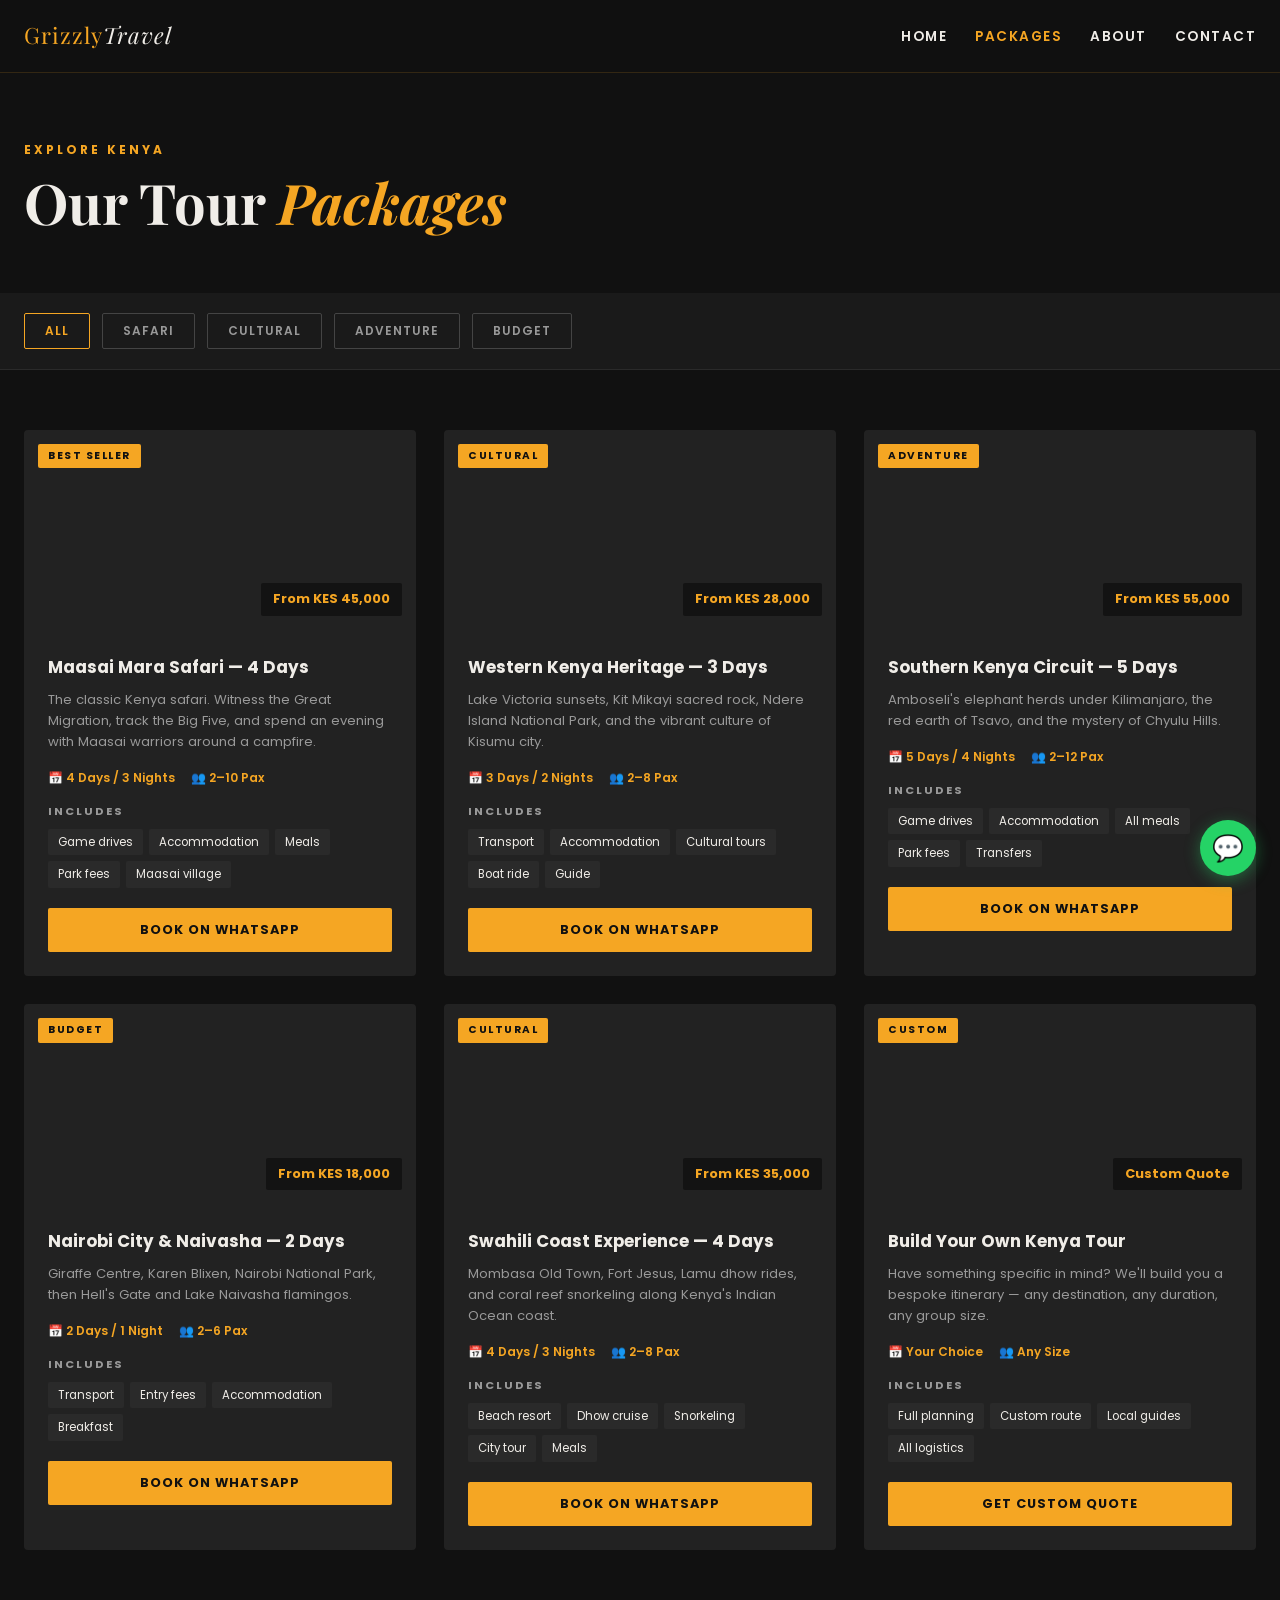
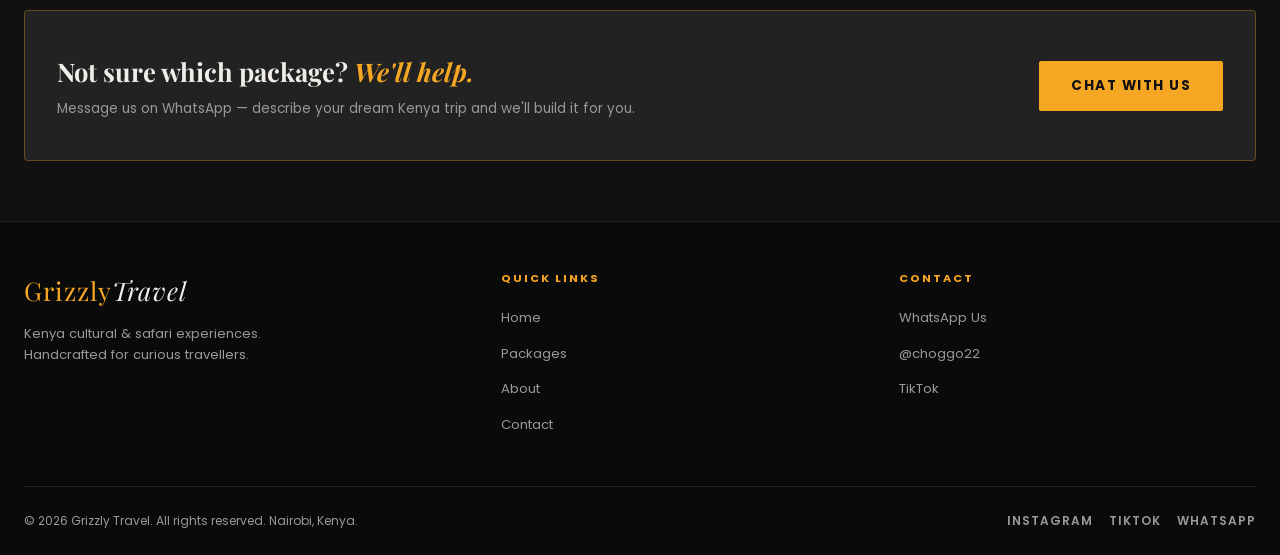
==== packages.html @ 63757289 "Add files via upload" ====
<!DOCTYPE html>
<html lang="en">
<head>
  <meta charset="UTF-8" />
  <meta name="viewport" content="width=device-width, initial-scale=1.0"/>
  <title>Packages | Grizzly Travel</title>
  <link href="https://fonts.googleapis.com/css2?family=Poppins:wght@300;400;600;700;900&family=Playfair+Display:ital,wght@0,700;1,400&display=swap" rel="stylesheet"/>
  <style>
    *, *::before, *::after { box-sizing: border-box; margin: 0; padding: 0; }
    :root {
      --black: #111111; --dark: #1a1a1a; --card: #222222;
      --gold: #f5a623; --gold-dark: #c8841a; --white: #f0ede8; --grey: #999;
    }
    html { scroll-behavior: smooth; }
    body { background: var(--black); color: var(--white); font-family: 'Poppins', sans-serif; line-height: 1.6; }

    nav {
      position: fixed; top: 0; left: 0; right: 0; z-index: 100;
      display: flex; align-items: center; justify-content: space-between;
      padding: 18px 24px;
      background: rgba(17,17,17,0.92);
      backdrop-filter: blur(8px);
      border-bottom: 1px solid rgba(245,166,35,0.15);
    }
    .nav-logo { font-family: 'Playfair Display', serif; font-size: 1.4rem; color: var(--gold); text-decoration: none; letter-spacing: 1px; }
    .nav-logo span { color: var(--white); font-style: italic; }
    .nav-links { display: flex; gap: 28px; list-style: none; }
    .nav-links a { color: var(--white); text-decoration: none; font-size: 0.85rem; font-weight: 600; letter-spacing: 1.5px; text-transform: uppercase; transition: color 0.2s; }
    .nav-links a:hover, .nav-links a.active { color: var(--gold); }

    .page-hero {
      padding: 140px 24px 60px;
      background:
        linear-gradient(to bottom, rgba(17,17,17,0.7) 0%, rgba(17,17,17,0.95) 100%),
        url('https://images.unsplash.com/photo-1504432842672-1a79f78e4084?w=1400&q=80') center/cover no-repeat;
    }
    .page-hero p { font-size: 0.75rem; font-weight: 700; letter-spacing: 3px; text-transform: uppercase; color: var(--gold); margin-bottom: 12px; }
    .page-hero h1 { font-family: 'Playfair Display', serif; font-size: clamp(2rem, 6vw, 3.5rem); line-height: 1.1; }
    .page-hero h1 em { font-style: italic; color: var(--gold); }

    .filter-bar {
      background: var(--dark);
      padding: 20px 24px;
      display: flex; gap: 12px; flex-wrap: wrap;
      border-bottom: 1px solid #2a2a2a;
    }
    .filter-btn {
      padding: 8px 20px;
      background: transparent;
      border: 1px solid #444;
      color: var(--grey);
      font-family: 'Poppins', sans-serif;
      font-size: 0.75rem;
      font-weight: 600;
      letter-spacing: 1px;
      text-transform: uppercase;
      cursor: pointer;
      border-radius: 2px;
      transition: all 0.2s;
    }
    .filter-btn:hover, .filter-btn.active { border-color: var(--gold); color: var(--gold); }

    .packages-main { padding: 60px 24px; }

    .packages-grid {
      display: grid;
      grid-template-columns: repeat(auto-fill, minmax(300px, 1fr));
      gap: 28px;
    }

    .pkg-card {
      background: var(--card);
      border-radius: 4px;
      overflow: hidden;
      transition: transform 0.2s, box-shadow 0.2s;
    }
    .pkg-card:hover { transform: translateY(-6px); box-shadow: 0 12px 40px rgba(0,0,0,0.5); }

    .pkg-img {
      height: 200px;
      background-size: cover;
      background-position: center;
      position: relative;
    }
    .pkg-badge {
      position: absolute; top: 14px; left: 14px;
      background: var(--gold); color: var(--black);
      font-size: 0.65rem; font-weight: 700; letter-spacing: 1.5px;
      text-transform: uppercase; padding: 4px 10px; border-radius: 2px;
    }
    .pkg-price {
      position: absolute; bottom: 14px; right: 14px;
      background: rgba(17,17,17,0.85);
      color: var(--gold);
      font-size: 0.8rem; font-weight: 700;
      padding: 6px 12px; border-radius: 2px;
    }

    .pkg-body { padding: 24px; }
    .pkg-body h3 { font-size: 1.05rem; font-weight: 700; margin-bottom: 8px; }
    .pkg-body p { font-size: 0.82rem; color: var(--grey); margin-bottom: 16px; line-height: 1.6; }

    .pkg-meta { display: flex; gap: 16px; font-size: 0.75rem; color: var(--gold); font-weight: 600; margin-bottom: 16px; flex-wrap: wrap; }

    .pkg-includes { margin-bottom: 20px; }
    .pkg-includes h4 { font-size: 0.7rem; letter-spacing: 2px; text-transform: uppercase; color: var(--grey); margin-bottom: 8px; }
    .pkg-includes ul { list-style: none; display: flex; flex-wrap: wrap; gap: 6px; }
    .pkg-includes li { font-size: 0.72rem; background: #2a2a2a; padding: 4px 10px; border-radius: 2px; color: var(--white); }

    .pkg-cta {
      display: block; text-align: center;
      padding: 12px;
      background: var(--gold); color: var(--black);
      font-weight: 700; font-size: 0.8rem; letter-spacing: 1px;
      text-transform: uppercase; text-decoration: none; border-radius: 2px;
      transition: background 0.2s;
    }
    .pkg-cta:hover { background: var(--gold-dark); }

    /* CTA BANNER */
    .cta-banner {
      margin: 0 24px 60px;
      background: var(--card);
      border: 1px solid rgba(245,166,35,0.3);
      border-radius: 4px;
      padding: 40px 32px;
      display: flex; align-items: center; justify-content: space-between;
      flex-wrap: wrap; gap: 24px;
    }
    .cta-banner h2 { font-family: 'Playfair Display', serif; font-size: 1.6rem; }
    .cta-banner h2 em { font-style: italic; color: var(--gold); }
    .cta-banner p { font-size: 0.85rem; color: var(--grey); margin-top: 6px; }
    .btn {
      display: inline-block; padding: 14px 32px;
      background: var(--gold); color: var(--black);
      font-weight: 700; font-size: 0.85rem; letter-spacing: 1.5px;
      text-transform: uppercase; text-decoration: none; border-radius: 2px;
      transition: background 0.2s, transform 0.2s;
    }
    .btn:hover { background: var(--gold-dark); transform: translateY(-2px); }

    footer {
      background: #0a0a0a; padding: 48px 24px 24px;
      border-top: 1px solid #222;
    }
    .footer-top { display: flex; flex-wrap: wrap; gap: 40px; margin-bottom: 40px; }
    .footer-brand { flex: 1 1 220px; }
    .footer-brand .nav-logo { display: block; margin-bottom: 12px; font-size: 1.6rem; }
    .footer-brand p { font-size: 0.82rem; color: var(--grey); max-width: 260px; }
    .footer-col { flex: 1 1 140px; }
    .footer-col h4 { font-size: 0.7rem; font-weight: 700; letter-spacing: 2px; text-transform: uppercase; color: var(--gold); margin-bottom: 16px; }
    .footer-col ul { list-style: none; }
    .footer-col li { margin-bottom: 10px; }
    .footer-col a { color: var(--grey); text-decoration: none; font-size: 0.82rem; transition: color 0.2s; }
    .footer-col a:hover { color: var(--gold); }
    .footer-bottom { border-top: 1px solid #222; padding-top: 24px; display: flex; flex-wrap: wrap; gap: 12px; justify-content: space-between; align-items: center; }
    .footer-bottom p { font-size: 0.75rem; color: var(--grey); }
    .social-links { display: flex; gap: 16px; }
    .social-links a { color: var(--grey); font-size: 0.75rem; text-decoration: none; letter-spacing: 1px; text-transform: uppercase; font-weight: 600; transition: color 0.2s; }
    .social-links a:hover { color: var(--gold); }

    .wa-float {
      position: fixed; bottom: 24px; right: 24px; z-index: 200;
      background: #25d366; color: white; width: 56px; height: 56px;
      border-radius: 50%; display: flex; align-items: center; justify-content: center;
      font-size: 1.6rem; text-decoration: none;
      box-shadow: 0 4px 16px rgba(37,211,102,0.4); transition: transform 0.2s;
    }
    .wa-float:hover { transform: scale(1.1); }

    @media (max-width: 600px) {
      .nav-links { gap: 16px; }
      .nav-links a { font-size: 0.75rem; }
    }
  </style>
</head>
<body>

  <nav>
    <a class="nav-logo" href="index.html">Grizzly<span>Travel</span></a>
    <ul class="nav-links">
      <li><a href="index.html">Home</a></li>
      <li><a href="packages.html" class="active">Packages</a></li>
      <li><a href="about.html">About</a></li>
      <li><a href="contact.html">Contact</a></li>
    </ul>
  </nav>

  <div class="page-hero">
    <p>Explore Kenya</p>
    <h1>Our Tour <em>Packages</em></h1>
  </div>

  <div class="filter-bar">
    <button class="filter-btn active">All</button>
    <button class="filter-btn">Safari</button>
    <button class="filter-btn">Cultural</button>
    <button class="filter-btn">Adventure</button>
    <button class="filter-btn">Budget</button>
  </div>

  <section class="packages-main">
    <div class="packages-grid">

      <!-- PKG 1 -->
      <div class="pkg-card">
        <div class="pkg-img" style="background-image:url('https://images.unsplash.com/photo-1516426122078-c23e76319801?w=600&q=80')">
          <span class="pkg-badge">Best Seller</span>
          <span class="pkg-price">From KES 45,000</span>
        </div>
        <div class="pkg-body">
          <h3>Maasai Mara Safari — 4 Days</h3>
          <p>The classic Kenya safari. Witness the Great Migration, track the Big Five, and spend an evening with Maasai warriors around a campfire.</p>
          <div class="pkg-meta"><span>📅 4 Days / 3 Nights</span><span>👥 2–10 Pax</span></div>
          <div class="pkg-includes">
            <h4>Includes</h4>
            <ul>
              <li>Game drives</li><li>Accommodation</li><li>Meals</li><li>Park fees</li><li>Maasai village</li>
            </ul>
          </div>
          <a href="https://wa.me/254746404366?text=Hi%20Grizzly%20Travel!%20I'm%20interested%20in%20the%20Maasai%20Mara%20Safari%204-day%20package." class="pkg-cta" target="_blank">Book on WhatsApp</a>
        </div>
      </div>

      <!-- PKG 2 -->
      <div class="pkg-card">
        <div class="pkg-img" style="background-image:url('https://images.unsplash.com/photo-1535941339077-2dd1c7963098?w=600&q=80')">
          <span class="pkg-badge">Cultural</span>
          <span class="pkg-price">From KES 28,000</span>
        </div>
        <div class="pkg-body">
          <h3>Western Kenya Heritage — 3 Days</h3>
          <p>Lake Victoria sunsets, Kit Mikayi sacred rock, Ndere Island National Park, and the vibrant culture of Kisumu city.</p>
          <div class="pkg-meta"><span>📅 3 Days / 2 Nights</span><span>👥 2–8 Pax</span></div>
          <div class="pkg-includes">
            <h4>Includes</h4>
            <ul>
              <li>Transport</li><li>Accommodation</li><li>Cultural tours</li><li>Boat ride</li><li>Guide</li>
            </ul>
          </div>
          <a href="https://wa.me/254746404366?text=Hi%20Grizzly%20Travel!%20I'm%20interested%20in%20the%20Western%20Kenya%20Heritage%203-day%20package." class="pkg-cta" target="_blank">Book on WhatsApp</a>
        </div>
      </div>

      <!-- PKG 3 -->
      <div class="pkg-card">
        <div class="pkg-img" style="background-image:url('https://images.unsplash.com/photo-1611348586804-61bf6c080437?w=600&q=80')">
          <span class="pkg-badge">Adventure</span>
          <span class="pkg-price">From KES 55,000</span>
        </div>
        <div class="pkg-body">
          <h3>Southern Kenya Circuit — 5 Days</h3>
          <p>Amboseli's elephant herds under Kilimanjaro, the red earth of Tsavo, and the mystery of Chyulu Hills.</p>
          <div class="pkg-meta"><span>📅 5 Days / 4 Nights</span><span>👥 2–12 Pax</span></div>
          <div class="pkg-includes">
            <h4>Includes</h4>
            <ul>
              <li>Game drives</li><li>Accommodation</li><li>All meals</li><li>Park fees</li><li>Transfers</li>
            </ul>
          </div>
          <a href="https://wa.me/254746404366?text=Hi%20Grizzly%20Travel!%20I'm%20interested%20in%20the%20Southern%20Kenya%20Circuit%205-day%20package." class="pkg-cta" target="_blank">Book on WhatsApp</a>
        </div>
      </div>

      <!-- PKG 4 -->
      <div class="pkg-card">
        <div class="pkg-img" style="background-image:url('https://images.unsplash.com/photo-1489392191049-fc10c97e64b6?w=600&q=80')">
          <span class="pkg-badge">Budget</span>
          <span class="pkg-price">From KES 18,000</span>
        </div>
        <div class="pkg-body">
          <h3>Nairobi City & Naivasha — 2 Days</h3>
          <p>Giraffe Centre, Karen Blixen, Nairobi National Park, then Hell's Gate and Lake Naivasha flamingos.</p>
          <div class="pkg-meta"><span>📅 2 Days / 1 Night</span><span>👥 2–6 Pax</span></div>
          <div class="pkg-includes">
            <h4>Includes</h4>
            <ul>
              <li>Transport</li><li>Entry fees</li><li>Accommodation</li><li>Breakfast</li>
            </ul>
          </div>
          <a href="https://wa.me/254746404366?text=Hi%20Grizzly%20Travel!%20I'm%20interested%20in%20the%20Nairobi%20%26%20Naivasha%202-day%20package." class="pkg-cta" target="_blank">Book on WhatsApp</a>
        </div>
      </div>

      <!-- PKG 5 -->
      <div class="pkg-card">
        <div class="pkg-img" style="background-image:url('https://images.unsplash.com/photo-1548574505-5e239809ee19?w=600&q=80')">
          <span class="pkg-badge">Cultural</span>
          <span class="pkg-price">From KES 35,000</span>
        </div>
        <div class="pkg-body">
          <h3>Swahili Coast Experience — 4 Days</h3>
          <p>Mombasa Old Town, Fort Jesus, Lamu dhow rides, and coral reef snorkeling along Kenya's Indian Ocean coast.</p>
          <div class="pkg-meta"><span>📅 4 Days / 3 Nights</span><span>👥 2–8 Pax</span></div>
          <div class="pkg-includes">
            <h4>Includes</h4>
            <ul>
              <li>Beach resort</li><li>Dhow cruise</li><li>Snorkeling</li><li>City tour</li><li>Meals</li>
            </ul>
          </div>
          <a href="https://wa.me/254746404366?text=Hi%20Grizzly%20Travel!%20I'm%20interested%20in%20the%20Swahili%20Coast%20Experience%20package." class="pkg-cta" target="_blank">Book on WhatsApp</a>
        </div>
      </div>

      <!-- PKG 6 -->
      <div class="pkg-card">
        <div class="pkg-img" style="background-image:url('https://images.unsplash.com/photo-1573843981267-be1999ff37cd?w=600&q=80')">
          <span class="pkg-badge">Custom</span>
          <span class="pkg-price">Custom Quote</span>
        </div>
        <div class="pkg-body">
          <h3>Build Your Own Kenya Tour</h3>
          <p>Have something specific in mind? We'll build you a bespoke itinerary — any destination, any duration, any group size.</p>
          <div class="pkg-meta"><span>📅 Your Choice</span><span>👥 Any Size</span></div>
          <div class="pkg-includes">
            <h4>Includes</h4>
            <ul>
              <li>Full planning</li><li>Custom route</li><li>Local guides</li><li>All logistics</li>
            </ul>
          </div>
          <a href="https://wa.me/254746404366?text=Hi%20Grizzly%20Travel!%20I'd%20like%20a%20custom%20Kenya%20tour%20package." class="pkg-cta" target="_blank">Get Custom Quote</a>
        </div>
      </div>

    </div>
  </section>

  <!-- CTA BANNER -->
  <div class="cta-banner">
    <div>
      <h2>Not sure which package? <em>We'll help.</em></h2>
      <p>Message us on WhatsApp — describe your dream Kenya trip and we'll build it for you.</p>
    </div>
    <a href="https://wa.me/254746404366?text=Hi%20Grizzly%20Travel!%20I%20need%20help%20choosing%20a%20package." class="btn" target="_blank">Chat with Us</a>
  </div>

  <footer>
    <div class="footer-top">
      <div class="footer-brand">
        <a class="nav-logo" href="index.html">Grizzly<span>Travel</span></a>
        <p>Kenya cultural & safari experiences. Handcrafted for curious travellers.</p>
      </div>
      <div class="footer-col">
        <h4>Quick Links</h4>
        <ul>
          <li><a href="index.html">Home</a></li>
          <li><a href="packages.html">Packages</a></li>
          <li><a href="about.html">About</a></li>
          <li><a href="contact.html">Contact</a></li>
        </ul>
      </div>
      <div class="footer-col">
        <h4>Contact</h4>
        <ul>
          <li><a href="https://wa.me/254746404366" target="_blank">WhatsApp Us</a></li>
          <li><a href="https://instagram.com/choggo22" target="_blank">@choggo22</a></li>
          <li><a href="https://tiktok.com/@choggo22" target="_blank">TikTok</a></li>
        </ul>
      </div>
    </div>
    <div class="footer-bottom">
      <p>© 2026 Grizzly Travel. All rights reserved. Nairobi, Kenya.</p>
      <div class="social-links">
        <a href="https://instagram.com/choggo22" target="_blank">Instagram</a>
        <a href="https://tiktok.com/@choggo22" target="_blank">TikTok</a>
        <a href="https://wa.me/254746404366" target="_blank">WhatsApp</a>
      </div>
    </div>
  </footer>

  <a class="wa-float" href="https://wa.me/254746404366?text=Hi%20Grizzly%20Travel!%20I'd%20like%20to%20book%20a%20tour." target="_blank">💬</a>

</body>
</html>
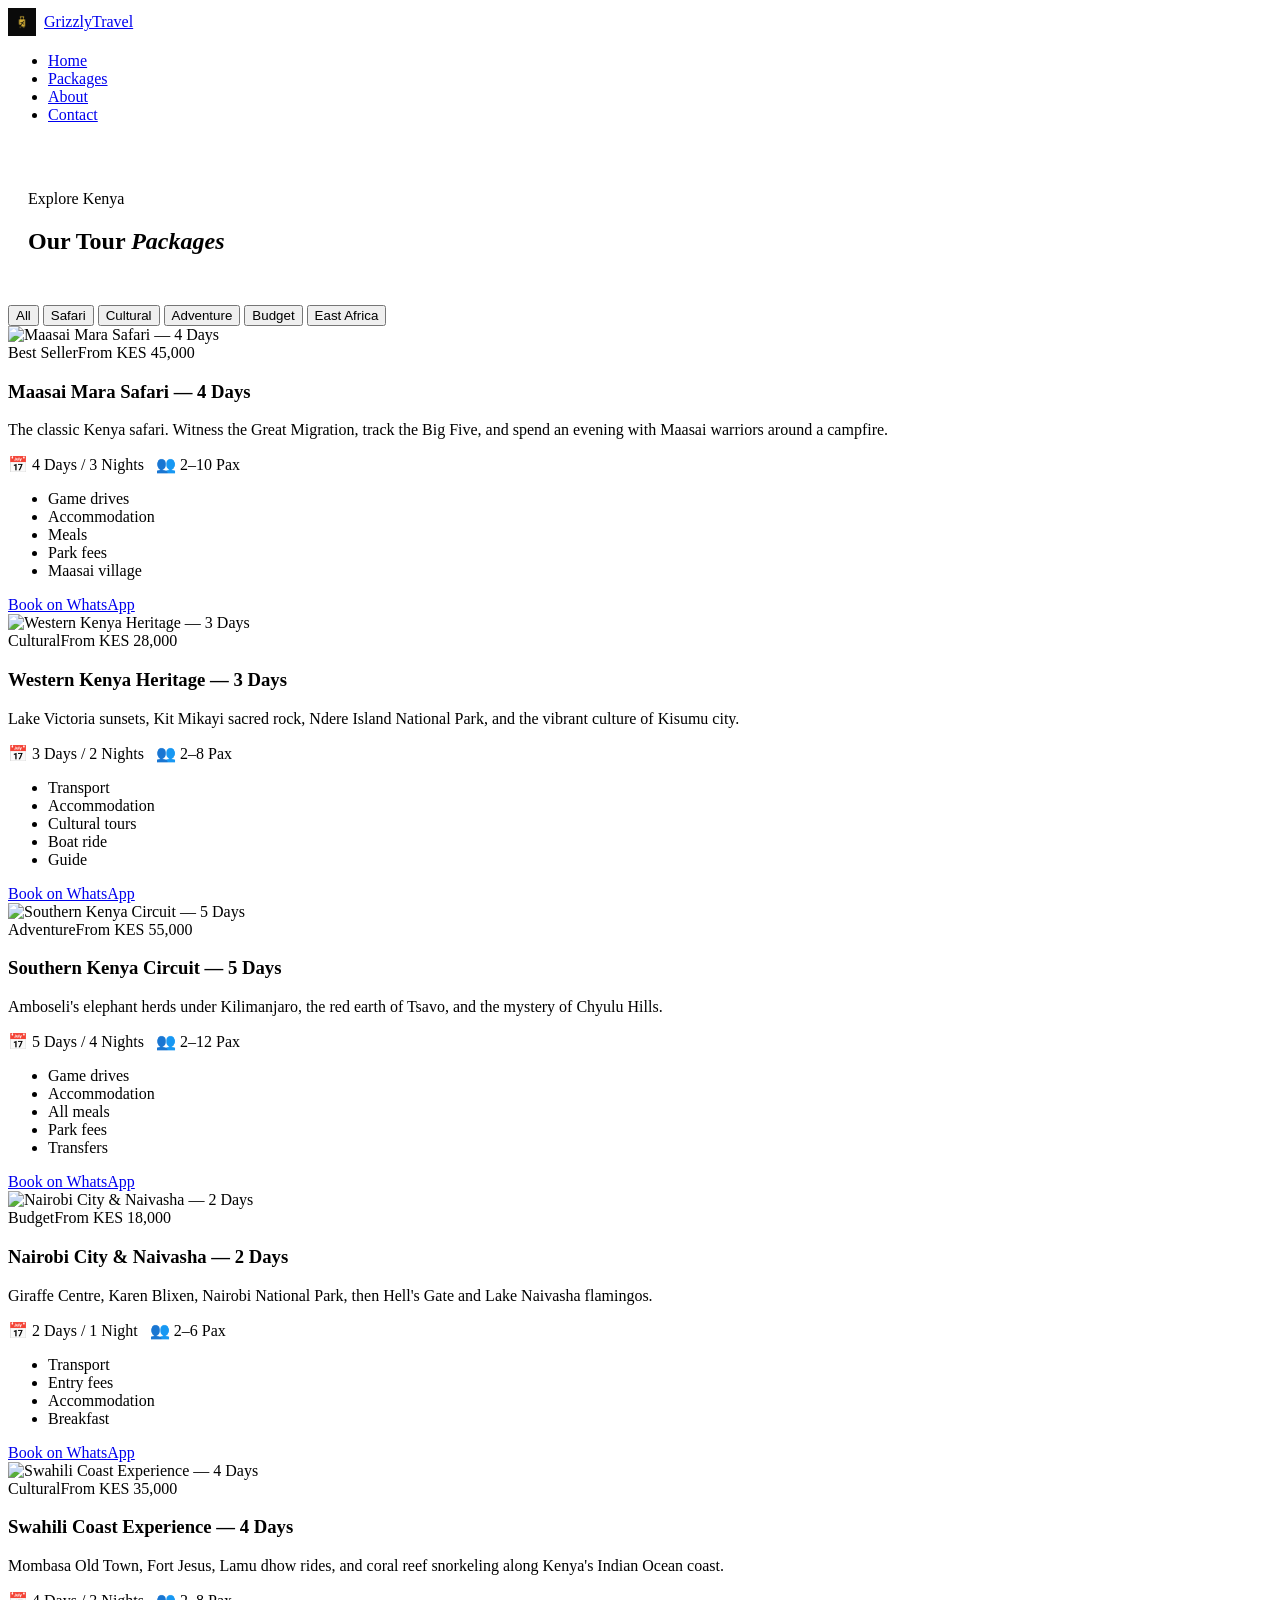
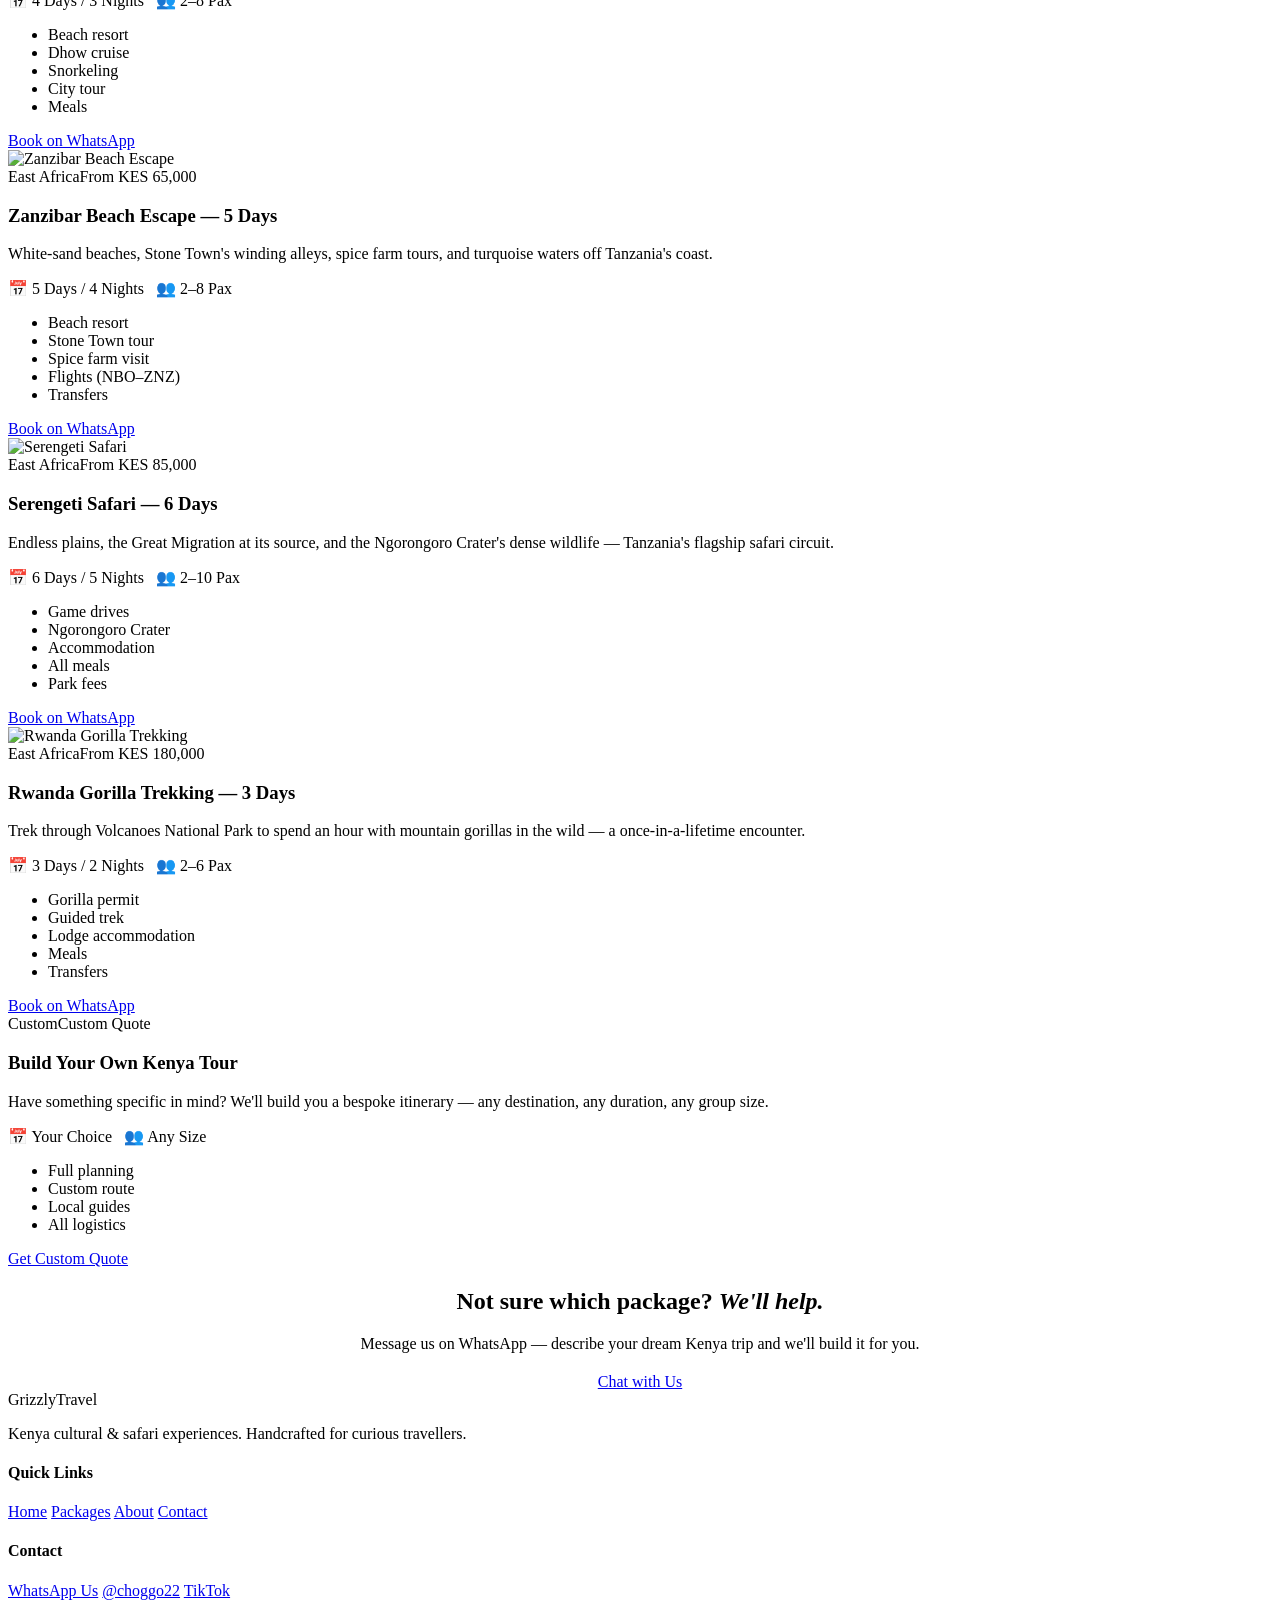
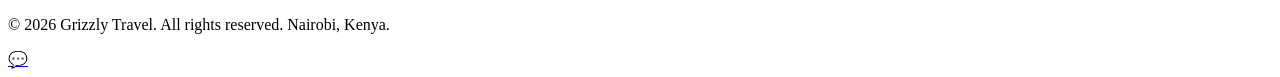
==== commit c24f4fa1: "Add files via upload" ====
--- a/packages.html
+++ b/packages.html
@@ -1,183 +1,18 @@
 <!DOCTYPE html>
 <html lang="en">
 <head>
-  <meta charset="UTF-8" />
-  <meta name="viewport" content="width=device-width, initial-scale=1.0"/>
-  <title>Packages | Grizzly Travel</title>
-  <link href="https://fonts.googleapis.com/css2?family=Poppins:wght@300;400;600;700;900&family=Playfair+Display:ital,wght@0,700;1,400&display=swap" rel="stylesheet"/>
-  <style>
-    *, *::before, *::after { box-sizing: border-box; margin: 0; padding: 0; }
-    :root {
-      --black: #111111; --dark: #1a1a1a; --card: #222222;
-      --gold: #f5a623; --gold-dark: #c8841a; --white: #f0ede8; --grey: #999;
-    }
-    html { scroll-behavior: smooth; }
-    body { background: var(--black); color: var(--white); font-family: 'Poppins', sans-serif; line-height: 1.6; }
-
-    nav {
-      position: fixed; top: 0; left: 0; right: 0; z-index: 100;
-      display: flex; align-items: center; justify-content: space-between;
-      padding: 18px 24px;
-      background: rgba(17,17,17,0.92);
-      backdrop-filter: blur(8px);
-      border-bottom: 1px solid rgba(245,166,35,0.15);
-    }
-    .nav-logo { font-family: 'Playfair Display', serif; font-size: 1.4rem; color: var(--gold); text-decoration: none; letter-spacing: 1px; }
-    .nav-logo span { color: var(--white); font-style: italic; }
-    .nav-links { display: flex; gap: 28px; list-style: none; }
-    .nav-links a { color: var(--white); text-decoration: none; font-size: 0.85rem; font-weight: 600; letter-spacing: 1.5px; text-transform: uppercase; transition: color 0.2s; }
-    .nav-links a:hover, .nav-links a.active { color: var(--gold); }
-
-    .page-hero {
-      padding: 140px 24px 60px;
-      background:
-        linear-gradient(to bottom, rgba(17,17,17,0.7) 0%, rgba(17,17,17,0.95) 100%),
-        url('https://images.unsplash.com/photo-1504432842672-1a79f78e4084?w=1400&q=80') center/cover no-repeat;
-    }
-    .page-hero p { font-size: 0.75rem; font-weight: 700; letter-spacing: 3px; text-transform: uppercase; color: var(--gold); margin-bottom: 12px; }
-    .page-hero h1 { font-family: 'Playfair Display', serif; font-size: clamp(2rem, 6vw, 3.5rem); line-height: 1.1; }
-    .page-hero h1 em { font-style: italic; color: var(--gold); }
-
-    .filter-bar {
-      background: var(--dark);
-      padding: 20px 24px;
-      display: flex; gap: 12px; flex-wrap: wrap;
-      border-bottom: 1px solid #2a2a2a;
-    }
-    .filter-btn {
-      padding: 8px 20px;
-      background: transparent;
-      border: 1px solid #444;
-      color: var(--grey);
-      font-family: 'Poppins', sans-serif;
-      font-size: 0.75rem;
-      font-weight: 600;
-      letter-spacing: 1px;
-      text-transform: uppercase;
-      cursor: pointer;
-      border-radius: 2px;
-      transition: all 0.2s;
-    }
-    .filter-btn:hover, .filter-btn.active { border-color: var(--gold); color: var(--gold); }
-
-    .packages-main { padding: 60px 24px; }
-
-    .packages-grid {
-      display: grid;
-      grid-template-columns: repeat(auto-fill, minmax(300px, 1fr));
-      gap: 28px;
-    }
-
-    .pkg-card {
-      background: var(--card);
-      border-radius: 4px;
-      overflow: hidden;
-      transition: transform 0.2s, box-shadow 0.2s;
-    }
-    .pkg-card:hover { transform: translateY(-6px); box-shadow: 0 12px 40px rgba(0,0,0,0.5); }
-
-    .pkg-img {
-      height: 200px;
-      background-size: cover;
-      background-position: center;
-      position: relative;
-    }
-    .pkg-badge {
-      position: absolute; top: 14px; left: 14px;
-      background: var(--gold); color: var(--black);
-      font-size: 0.65rem; font-weight: 700; letter-spacing: 1.5px;
-      text-transform: uppercase; padding: 4px 10px; border-radius: 2px;
-    }
-    .pkg-price {
-      position: absolute; bottom: 14px; right: 14px;
-      background: rgba(17,17,17,0.85);
-      color: var(--gold);
-      font-size: 0.8rem; font-weight: 700;
-      padding: 6px 12px; border-radius: 2px;
-    }
-
-    .pkg-body { padding: 24px; }
-    .pkg-body h3 { font-size: 1.05rem; font-weight: 700; margin-bottom: 8px; }
-    .pkg-body p { font-size: 0.82rem; color: var(--grey); margin-bottom: 16px; line-height: 1.6; }
-
-    .pkg-meta { display: flex; gap: 16px; font-size: 0.75rem; color: var(--gold); font-weight: 600; margin-bottom: 16px; flex-wrap: wrap; }
-
-    .pkg-includes { margin-bottom: 20px; }
-    .pkg-includes h4 { font-size: 0.7rem; letter-spacing: 2px; text-transform: uppercase; color: var(--grey); margin-bottom: 8px; }
-    .pkg-includes ul { list-style: none; display: flex; flex-wrap: wrap; gap: 6px; }
-    .pkg-includes li { font-size: 0.72rem; background: #2a2a2a; padding: 4px 10px; border-radius: 2px; color: var(--white); }
-
-    .pkg-cta {
-      display: block; text-align: center;
-      padding: 12px;
-      background: var(--gold); color: var(--black);
-      font-weight: 700; font-size: 0.8rem; letter-spacing: 1px;
-      text-transform: uppercase; text-decoration: none; border-radius: 2px;
-      transition: background 0.2s;
-    }
-    .pkg-cta:hover { background: var(--gold-dark); }
-
-    /* CTA BANNER */
-    .cta-banner {
-      margin: 0 24px 60px;
-      background: var(--card);
-      border: 1px solid rgba(245,166,35,0.3);
-      border-radius: 4px;
-      padding: 40px 32px;
-      display: flex; align-items: center; justify-content: space-between;
-      flex-wrap: wrap; gap: 24px;
-    }
-    .cta-banner h2 { font-family: 'Playfair Display', serif; font-size: 1.6rem; }
-    .cta-banner h2 em { font-style: italic; color: var(--gold); }
-    .cta-banner p { font-size: 0.85rem; color: var(--grey); margin-top: 6px; }
-    .btn {
-      display: inline-block; padding: 14px 32px;
-      background: var(--gold); color: var(--black);
-      font-weight: 700; font-size: 0.85rem; letter-spacing: 1.5px;
-      text-transform: uppercase; text-decoration: none; border-radius: 2px;
-      transition: background 0.2s, transform 0.2s;
-    }
-    .btn:hover { background: var(--gold-dark); transform: translateY(-2px); }
-
-    footer {
-      background: #0a0a0a; padding: 48px 24px 24px;
-      border-top: 1px solid #222;
-    }
-    .footer-top { display: flex; flex-wrap: wrap; gap: 40px; margin-bottom: 40px; }
-    .footer-brand { flex: 1 1 220px; }
-    .footer-brand .nav-logo { display: block; margin-bottom: 12px; font-size: 1.6rem; }
-    .footer-brand p { font-size: 0.82rem; color: var(--grey); max-width: 260px; }
-    .footer-col { flex: 1 1 140px; }
-    .footer-col h4 { font-size: 0.7rem; font-weight: 700; letter-spacing: 2px; text-transform: uppercase; color: var(--gold); margin-bottom: 16px; }
-    .footer-col ul { list-style: none; }
-    .footer-col li { margin-bottom: 10px; }
-    .footer-col a { color: var(--grey); text-decoration: none; font-size: 0.82rem; transition: color 0.2s; }
-    .footer-col a:hover { color: var(--gold); }
-    .footer-bottom { border-top: 1px solid #222; padding-top: 24px; display: flex; flex-wrap: wrap; gap: 12px; justify-content: space-between; align-items: center; }
-    .footer-bottom p { font-size: 0.75rem; color: var(--grey); }
-    .social-links { display: flex; gap: 16px; }
-    .social-links a { color: var(--grey); font-size: 0.75rem; text-decoration: none; letter-spacing: 1px; text-transform: uppercase; font-weight: 600; transition: color 0.2s; }
-    .social-links a:hover { color: var(--gold); }
-
-    .wa-float {
-      position: fixed; bottom: 24px; right: 24px; z-index: 200;
-      background: #25d366; color: white; width: 56px; height: 56px;
-      border-radius: 50%; display: flex; align-items: center; justify-content: center;
-      font-size: 1.6rem; text-decoration: none;
-      box-shadow: 0 4px 16px rgba(37,211,102,0.4); transition: transform 0.2s;
-    }
-    .wa-float:hover { transform: scale(1.1); }
-
-    @media (max-width: 600px) {
-      .nav-links { gap: 16px; }
-      .nav-links a { font-size: 0.75rem; }
-    }
-  </style>
+<meta charset="UTF-8">
+<meta name="viewport" content="width=device-width, initial-scale=1.0">
+<title>Packages | Grizzly Travel</title>
+<link rel="stylesheet" href="styles.css">
+<link rel="manifest" href="manifest.json">
+<link rel="icon" href="icon.png">
 </head>
 <body>
 
+<header class="site-header">
   <nav>
-    <a class="nav-logo" href="index.html">Grizzly<span>Travel</span></a>
+    <a href="index.html" class="logo" style="display:flex;align-items:center;gap:8px;"><img src="icon.png" alt="Grizzly Travel" style="width:28px;height:28px;">GrizzlyTravel</a>
     <ul class="nav-links">
       <li><a href="index.html">Home</a></li>
       <li><a href="packages.html" class="active">Packages</a></li>
@@ -185,190 +20,195 @@
       <li><a href="contact.html">Contact</a></li>
     </ul>
   </nav>
-
-  <div class="page-hero">
-    <p>Explore Kenya</p>
-    <h1>Our Tour <em>Packages</em></h1>
+</header>
+
+<section class="hero" style="padding:50px 20px 30px;">
+  <div class="eyebrow">Explore Kenya</div>
+  <h1>Our Tour <em>Packages</em></h1>
+</section>
+
+<section style="padding-top:0;">
+  <div class="filters">
+    <button class="active" onclick="filterPkg('all',this)">All</button>
+    <button onclick="filterPkg('safari',this)">Safari</button>
+    <button onclick="filterPkg('cultural',this)">Cultural</button>
+    <button onclick="filterPkg('adventure',this)">Adventure</button>
+    <button onclick="filterPkg('budget',this)">Budget</button>
+    <button onclick="filterPkg('east-africa',this)">East Africa</button>
   </div>
 
-  <div class="filter-bar">
-    <button class="filter-btn active">All</button>
-    <button class="filter-btn">Safari</button>
-    <button class="filter-btn">Cultural</button>
-    <button class="filter-btn">Adventure</button>
-    <button class="filter-btn">Budget</button>
+  <div class="grid" id="pkg-grid">
+
+    <div class="pkg-card" data-cat="safari">
+      <img src="images/maasai-mara.jpg" alt="Maasai Mara Safari — 4 Days" style="width:100%;height:160px;object-fit:cover;">
+      <div class="pkg-body">
+        <div class="pkg-tags"><span>Best Seller</span><span>From KES 45,000</span></div>
+        <h3>Maasai Mara Safari — 4 Days</h3>
+        <p class="desc">The classic Kenya safari. Witness the Great Migration, track the Big Five, and spend an evening with Maasai warriors around a campfire.</p>
+        <div class="pkg-meta">📅 4 Days / 3 Nights &nbsp; 👥 2–10 Pax</div>
+        <ul class="pkg-includes">
+          <li>Game drives</li><li>Accommodation</li><li>Meals</li><li>Park fees</li><li>Maasai village</li>
+        </ul>
+        <a class="btn btn-gold" href="https://wa.me/254746404366?text=Hi%20Grizzly%20Travel!%20I'm%20interested%20in%20the%20Maasai%20Mara%20Safari%204-day%20package.">Book on WhatsApp</a>
+      </div>
+    </div>
+
+    <div class="pkg-card" data-cat="cultural">
+      <img src="images/western-kenya.jpg" alt="Western Kenya Heritage — 3 Days" style="width:100%;height:160px;object-fit:cover;">
+      <div class="pkg-body">
+        <div class="pkg-tags"><span>Cultural</span><span>From KES 28,000</span></div>
+        <h3>Western Kenya Heritage — 3 Days</h3>
+        <p class="desc">Lake Victoria sunsets, Kit Mikayi sacred rock, Ndere Island National Park, and the vibrant culture of Kisumu city.</p>
+        <div class="pkg-meta">📅 3 Days / 2 Nights &nbsp; 👥 2–8 Pax</div>
+        <ul class="pkg-includes">
+          <li>Transport</li><li>Accommodation</li><li>Cultural tours</li><li>Boat ride</li><li>Guide</li>
+        </ul>
+        <a class="btn btn-gold" href="https://wa.me/254746404366?text=Hi%20Grizzly%20Travel!%20I'm%20interested%20in%20the%20Western%20Kenya%20Heritage%203-day%20package.">Book on WhatsApp</a>
+      </div>
+    </div>
+
+    <div class="pkg-card" data-cat="adventure">
+      <img src="images/southern-circuit.jpg" alt="Southern Kenya Circuit — 5 Days" style="width:100%;height:160px;object-fit:cover;">
+      <div class="pkg-body">
+        <div class="pkg-tags"><span>Adventure</span><span>From KES 55,000</span></div>
+        <h3>Southern Kenya Circuit — 5 Days</h3>
+        <p class="desc">Amboseli's elephant herds under Kilimanjaro, the red earth of Tsavo, and the mystery of Chyulu Hills.</p>
+        <div class="pkg-meta">📅 5 Days / 4 Nights &nbsp; 👥 2–12 Pax</div>
+        <ul class="pkg-includes">
+          <li>Game drives</li><li>Accommodation</li><li>All meals</li><li>Park fees</li><li>Transfers</li>
+        </ul>
+        <a class="btn btn-gold" href="https://wa.me/254746404366?text=Hi%20Grizzly%20Travel!%20I'm%20interested%20in%20the%20Southern%20Kenya%20Circuit%205-day%20package.">Book on WhatsApp</a>
+      </div>
+    </div>
+
+    <div class="pkg-card" data-cat="budget">
+      <img src="images/nairobi-naivasha.jpg" alt="Nairobi City &amp; Naivasha — 2 Days" style="width:100%;height:160px;object-fit:cover;">
+      <div class="pkg-body">
+        <div class="pkg-tags"><span>Budget</span><span>From KES 18,000</span></div>
+        <h3>Nairobi City &amp; Naivasha — 2 Days</h3>
+        <p class="desc">Giraffe Centre, Karen Blixen, Nairobi National Park, then Hell's Gate and Lake Naivasha flamingos.</p>
+        <div class="pkg-meta">📅 2 Days / 1 Night &nbsp; 👥 2–6 Pax</div>
+        <ul class="pkg-includes">
+          <li>Transport</li><li>Entry fees</li><li>Accommodation</li><li>Breakfast</li>
+        </ul>
+        <a class="btn btn-gold" href="https://wa.me/254746404366?text=Hi%20Grizzly%20Travel!%20I'm%20interested%20in%20the%20Nairobi%20%26%20Naivasha%202-day%20package.">Book on WhatsApp</a>
+      </div>
+    </div>
+
+    <div class="pkg-card" data-cat="cultural">
+      <img src="images/swahili-coast.jpg" alt="Swahili Coast Experience — 4 Days" style="width:100%;height:160px;object-fit:cover;">
+      <div class="pkg-body">
+        <div class="pkg-tags"><span>Cultural</span><span>From KES 35,000</span></div>
+        <h3>Swahili Coast Experience — 4 Days</h3>
+        <p class="desc">Mombasa Old Town, Fort Jesus, Lamu dhow rides, and coral reef snorkeling along Kenya's Indian Ocean coast.</p>
+        <div class="pkg-meta">📅 4 Days / 3 Nights &nbsp; 👥 2–8 Pax</div>
+        <ul class="pkg-includes">
+          <li>Beach resort</li><li>Dhow cruise</li><li>Snorkeling</li><li>City tour</li><li>Meals</li>
+        </ul>
+        <a class="btn btn-gold" href="https://wa.me/254746404366?text=Hi%20Grizzly%20Travel!%20I'm%20interested%20in%20the%20Swahili%20Coast%20Experience%20package.">Book on WhatsApp</a>
+      </div>
+    </div>
+
+    <div class="pkg-card" data-cat="east-africa">
+      <img src="images/zanzibar.jpg" alt="Zanzibar Beach Escape" style="width:100%;height:160px;object-fit:cover;">
+      <div class="pkg-body">
+        <div class="pkg-tags"><span>East Africa</span><span>From KES 65,000</span></div>
+        <h3>Zanzibar Beach Escape — 5 Days</h3>
+        <p class="desc">White-sand beaches, Stone Town's winding alleys, spice farm tours, and turquoise waters off Tanzania's coast.</p>
+        <div class="pkg-meta">📅 5 Days / 4 Nights &nbsp; 👥 2–8 Pax</div>
+        <ul class="pkg-includes">
+          <li>Beach resort</li><li>Stone Town tour</li><li>Spice farm visit</li><li>Flights (NBO–ZNZ)</li><li>Transfers</li>
+        </ul>
+        <a class="btn btn-gold" href="https://wa.me/254746404366?text=Hi%20Grizzly%20Travel!%20I'm%20interested%20in%20the%20Zanzibar%20Beach%20Escape%20package.">Book on WhatsApp</a>
+      </div>
+    </div>
+
+    <div class="pkg-card" data-cat="east-africa">
+      <img src="images/serengeti.jpg" alt="Serengeti Safari" style="width:100%;height:160px;object-fit:cover;">
+      <div class="pkg-body">
+        <div class="pkg-tags"><span>East Africa</span><span>From KES 85,000</span></div>
+        <h3>Serengeti Safari — 6 Days</h3>
+        <p class="desc">Endless plains, the Great Migration at its source, and the Ngorongoro Crater's dense wildlife — Tanzania's flagship safari circuit.</p>
+        <div class="pkg-meta">📅 6 Days / 5 Nights &nbsp; 👥 2–10 Pax</div>
+        <ul class="pkg-includes">
+          <li>Game drives</li><li>Ngorongoro Crater</li><li>Accommodation</li><li>All meals</li><li>Park fees</li>
+        </ul>
+        <a class="btn btn-gold" href="https://wa.me/254746404366?text=Hi%20Grizzly%20Travel!%20I'm%20interested%20in%20the%20Serengeti%20Safari%20package.">Book on WhatsApp</a>
+      </div>
+    </div>
+
+    <div class="pkg-card" data-cat="east-africa">
+      <img src="images/gorilla-trekking.jpg" alt="Rwanda Gorilla Trekking" style="width:100%;height:160px;object-fit:cover;">
+      <div class="pkg-body">
+        <div class="pkg-tags"><span>East Africa</span><span>From KES 180,000</span></div>
+        <h3>Rwanda Gorilla Trekking — 3 Days</h3>
+        <p class="desc">Trek through Volcanoes National Park to spend an hour with mountain gorillas in the wild — a once-in-a-lifetime encounter.</p>
+        <div class="pkg-meta">📅 3 Days / 2 Nights &nbsp; 👥 2–6 Pax</div>
+        <ul class="pkg-includes">
+          <li>Gorilla permit</li><li>Guided trek</li><li>Lodge accommodation</li><li>Meals</li><li>Transfers</li>
+        </ul>
+        <a class="btn btn-gold" href="https://wa.me/254746404366?text=Hi%20Grizzly%20Travel!%20I'm%20interested%20in%20the%20Rwanda%20Gorilla%20Trekking%20package.">Book on WhatsApp</a>
+      </div>
+    </div>
+
+    <div class="pkg-card" data-cat="custom">
+      <div class="pkg-body">
+        <div class="pkg-tags"><span>Custom</span><span>Custom Quote</span></div>
+        <h3>Build Your Own Kenya Tour</h3>
+        <p class="desc">Have something specific in mind? We'll build you a bespoke itinerary — any destination, any duration, any group size.</p>
+        <div class="pkg-meta">📅 Your Choice &nbsp; 👥 Any Size</div>
+        <ul class="pkg-includes">
+          <li>Full planning</li><li>Custom route</li><li>Local guides</li><li>All logistics</li>
+        </ul>
+        <a class="btn btn-gold" href="https://wa.me/254746404366?text=Hi%20Grizzly%20Travel!%20I'd%20like%20a%20custom%20Kenya%20tour%20package.">Get Custom Quote</a>
+      </div>
+    </div>
+
   </div>
-
-  <section class="packages-main">
-    <div class="packages-grid">
-
-      <!-- PKG 1 -->
-      <div class="pkg-card">
-        <div class="pkg-img" style="background-image:url('https://images.unsplash.com/photo-1516426122078-c23e76319801?w=600&q=80')">
-          <span class="pkg-badge">Best Seller</span>
-          <span class="pkg-price">From KES 45,000</span>
-        </div>
-        <div class="pkg-body">
-          <h3>Maasai Mara Safari — 4 Days</h3>
-          <p>The classic Kenya safari. Witness the Great Migration, track the Big Five, and spend an evening with Maasai warriors around a campfire.</p>
-          <div class="pkg-meta"><span>📅 4 Days / 3 Nights</span><span>👥 2–10 Pax</span></div>
-          <div class="pkg-includes">
-            <h4>Includes</h4>
-            <ul>
-              <li>Game drives</li><li>Accommodation</li><li>Meals</li><li>Park fees</li><li>Maasai village</li>
-            </ul>
-          </div>
-          <a href="https://wa.me/254746404366?text=Hi%20Grizzly%20Travel!%20I'm%20interested%20in%20the%20Maasai%20Mara%20Safari%204-day%20package." class="pkg-cta" target="_blank">Book on WhatsApp</a>
-        </div>
-      </div>
-
-      <!-- PKG 2 -->
-      <div class="pkg-card">
-        <div class="pkg-img" style="background-image:url('https://images.unsplash.com/photo-1535941339077-2dd1c7963098?w=600&q=80')">
-          <span class="pkg-badge">Cultural</span>
-          <span class="pkg-price">From KES 28,000</span>
-        </div>
-        <div class="pkg-body">
-          <h3>Western Kenya Heritage — 3 Days</h3>
-          <p>Lake Victoria sunsets, Kit Mikayi sacred rock, Ndere Island National Park, and the vibrant culture of Kisumu city.</p>
-          <div class="pkg-meta"><span>📅 3 Days / 2 Nights</span><span>👥 2–8 Pax</span></div>
-          <div class="pkg-includes">
-            <h4>Includes</h4>
-            <ul>
-              <li>Transport</li><li>Accommodation</li><li>Cultural tours</li><li>Boat ride</li><li>Guide</li>
-            </ul>
-          </div>
-          <a href="https://wa.me/254746404366?text=Hi%20Grizzly%20Travel!%20I'm%20interested%20in%20the%20Western%20Kenya%20Heritage%203-day%20package." class="pkg-cta" target="_blank">Book on WhatsApp</a>
-        </div>
-      </div>
-
-      <!-- PKG 3 -->
-      <div class="pkg-card">
-        <div class="pkg-img" style="background-image:url('https://images.unsplash.com/photo-1611348586804-61bf6c080437?w=600&q=80')">
-          <span class="pkg-badge">Adventure</span>
-          <span class="pkg-price">From KES 55,000</span>
-        </div>
-        <div class="pkg-body">
-          <h3>Southern Kenya Circuit — 5 Days</h3>
-          <p>Amboseli's elephant herds under Kilimanjaro, the red earth of Tsavo, and the mystery of Chyulu Hills.</p>
-          <div class="pkg-meta"><span>📅 5 Days / 4 Nights</span><span>👥 2–12 Pax</span></div>
-          <div class="pkg-includes">
-            <h4>Includes</h4>
-            <ul>
-              <li>Game drives</li><li>Accommodation</li><li>All meals</li><li>Park fees</li><li>Transfers</li>
-            </ul>
-          </div>
-          <a href="https://wa.me/254746404366?text=Hi%20Grizzly%20Travel!%20I'm%20interested%20in%20the%20Southern%20Kenya%20Circuit%205-day%20package." class="pkg-cta" target="_blank">Book on WhatsApp</a>
-        </div>
-      </div>
-
-      <!-- PKG 4 -->
-      <div class="pkg-card">
-        <div class="pkg-img" style="background-image:url('https://images.unsplash.com/photo-1489392191049-fc10c97e64b6?w=600&q=80')">
-          <span class="pkg-badge">Budget</span>
-          <span class="pkg-price">From KES 18,000</span>
-        </div>
-        <div class="pkg-body">
-          <h3>Nairobi City & Naivasha — 2 Days</h3>
-          <p>Giraffe Centre, Karen Blixen, Nairobi National Park, then Hell's Gate and Lake Naivasha flamingos.</p>
-          <div class="pkg-meta"><span>📅 2 Days / 1 Night</span><span>👥 2–6 Pax</span></div>
-          <div class="pkg-includes">
-            <h4>Includes</h4>
-            <ul>
-              <li>Transport</li><li>Entry fees</li><li>Accommodation</li><li>Breakfast</li>
-            </ul>
-          </div>
-          <a href="https://wa.me/254746404366?text=Hi%20Grizzly%20Travel!%20I'm%20interested%20in%20the%20Nairobi%20%26%20Naivasha%202-day%20package." class="pkg-cta" target="_blank">Book on WhatsApp</a>
-        </div>
-      </div>
-
-      <!-- PKG 5 -->
-      <div class="pkg-card">
-        <div class="pkg-img" style="background-image:url('https://images.unsplash.com/photo-1548574505-5e239809ee19?w=600&q=80')">
-          <span class="pkg-badge">Cultural</span>
-          <span class="pkg-price">From KES 35,000</span>
-        </div>
-        <div class="pkg-body">
-          <h3>Swahili Coast Experience — 4 Days</h3>
-          <p>Mombasa Old Town, Fort Jesus, Lamu dhow rides, and coral reef snorkeling along Kenya's Indian Ocean coast.</p>
-          <div class="pkg-meta"><span>📅 4 Days / 3 Nights</span><span>👥 2–8 Pax</span></div>
-          <div class="pkg-includes">
-            <h4>Includes</h4>
-            <ul>
-              <li>Beach resort</li><li>Dhow cruise</li><li>Snorkeling</li><li>City tour</li><li>Meals</li>
-            </ul>
-          </div>
-          <a href="https://wa.me/254746404366?text=Hi%20Grizzly%20Travel!%20I'm%20interested%20in%20the%20Swahili%20Coast%20Experience%20package." class="pkg-cta" target="_blank">Book on WhatsApp</a>
-        </div>
-      </div>
-
-      <!-- PKG 6 -->
-      <div class="pkg-card">
-        <div class="pkg-img" style="background-image:url('https://images.unsplash.com/photo-1573843981267-be1999ff37cd?w=600&q=80')">
-          <span class="pkg-badge">Custom</span>
-          <span class="pkg-price">Custom Quote</span>
-        </div>
-        <div class="pkg-body">
-          <h3>Build Your Own Kenya Tour</h3>
-          <p>Have something specific in mind? We'll build you a bespoke itinerary — any destination, any duration, any group size.</p>
-          <div class="pkg-meta"><span>📅 Your Choice</span><span>👥 Any Size</span></div>
-          <div class="pkg-includes">
-            <h4>Includes</h4>
-            <ul>
-              <li>Full planning</li><li>Custom route</li><li>Local guides</li><li>All logistics</li>
-            </ul>
-          </div>
-          <a href="https://wa.me/254746404366?text=Hi%20Grizzly%20Travel!%20I'd%20like%20a%20custom%20Kenya%20tour%20package." class="pkg-cta" target="_blank">Get Custom Quote</a>
-        </div>
-      </div>
-
-    </div>
-  </section>
-
-  <!-- CTA BANNER -->
-  <div class="cta-banner">
+</section>
+
+<section style="text-align:center;">
+  <h2>Not sure which package? <em>We'll help.</em></h2>
+  <p style="color:var(--grey); margin:14px 0 20px;">Message us on WhatsApp — describe your dream Kenya trip and we'll build it for you.</p>
+  <a class="btn btn-gold" href="https://wa.me/254746404366?text=Hi%20Grizzly%20Travel!%20I%20need%20help%20choosing%20a%20package.">Chat with Us</a>
+</section>
+
+<footer>
+  <div class="logo">GrizzlyTravel</div>
+  <p>Kenya cultural &amp; safari experiences. Handcrafted for curious travellers.</p>
+  <div class="footer-cols">
     <div>
-      <h2>Not sure which package? <em>We'll help.</em></h2>
-      <p>Message us on WhatsApp — describe your dream Kenya trip and we'll build it for you.</p>
-    </div>
-    <a href="https://wa.me/254746404366?text=Hi%20Grizzly%20Travel!%20I%20need%20help%20choosing%20a%20package." class="btn" target="_blank">Chat with Us</a>
+      <h4>Quick Links</h4>
+      <a href="index.html">Home</a>
+      <a href="packages.html">Packages</a>
+      <a href="about.html">About</a>
+      <a href="contact.html">Contact</a>
+    </div>
+    <div>
+      <h4>Contact</h4>
+      <a href="https://wa.me/254746404366">WhatsApp Us</a>
+      <a href="https://instagram.com/choggo22">@choggo22</a>
+      <a href="https://tiktok.com/@choggo22">TikTok</a>
+    </div>
   </div>
-
-  <footer>
-    <div class="footer-top">
-      <div class="footer-brand">
-        <a class="nav-logo" href="index.html">Grizzly<span>Travel</span></a>
-        <p>Kenya cultural & safari experiences. Handcrafted for curious travellers.</p>
-      </div>
-      <div class="footer-col">
-        <h4>Quick Links</h4>
-        <ul>
-          <li><a href="index.html">Home</a></li>
-          <li><a href="packages.html">Packages</a></li>
-          <li><a href="about.html">About</a></li>
-          <li><a href="contact.html">Contact</a></li>
-        </ul>
-      </div>
-      <div class="footer-col">
-        <h4>Contact</h4>
-        <ul>
-          <li><a href="https://wa.me/254746404366" target="_blank">WhatsApp Us</a></li>
-          <li><a href="https://instagram.com/choggo22" target="_blank">@choggo22</a></li>
-          <li><a href="https://tiktok.com/@choggo22" target="_blank">TikTok</a></li>
-        </ul>
-      </div>
-    </div>
-    <div class="footer-bottom">
-      <p>© 2026 Grizzly Travel. All rights reserved. Nairobi, Kenya.</p>
-      <div class="social-links">
-        <a href="https://instagram.com/choggo22" target="_blank">Instagram</a>
-        <a href="https://tiktok.com/@choggo22" target="_blank">TikTok</a>
-        <a href="https://wa.me/254746404366" target="_blank">WhatsApp</a>
-      </div>
-    </div>
-  </footer>
-
-  <a class="wa-float" href="https://wa.me/254746404366?text=Hi%20Grizzly%20Travel!%20I'd%20like%20to%20book%20a%20tour." target="_blank">💬</a>
+  <p>© 2026 Grizzly Travel. All rights reserved. Nairobi, Kenya.</p>
+</footer>
+
+<a class="wa-float" href="https://wa.me/254746404366?text=Hi%20Grizzly%20Travel!%20I'd%20like%20to%20book%20a%20tour.">💬</a>
+
+<script>
+function filterPkg(cat, btn) {
+  document.querySelectorAll('.filters button').forEach(b => b.classList.remove('active'));
+  btn.classList.add('active');
+  document.querySelectorAll('#pkg-grid .pkg-card').forEach(card => {
+    if (cat === 'all' || card.dataset.cat === cat) {
+      card.style.display = 'flex';
+    } else {
+      card.style.display = 'none';
+    }
+  });
+}
+</script>
 
 </body>
 </html>
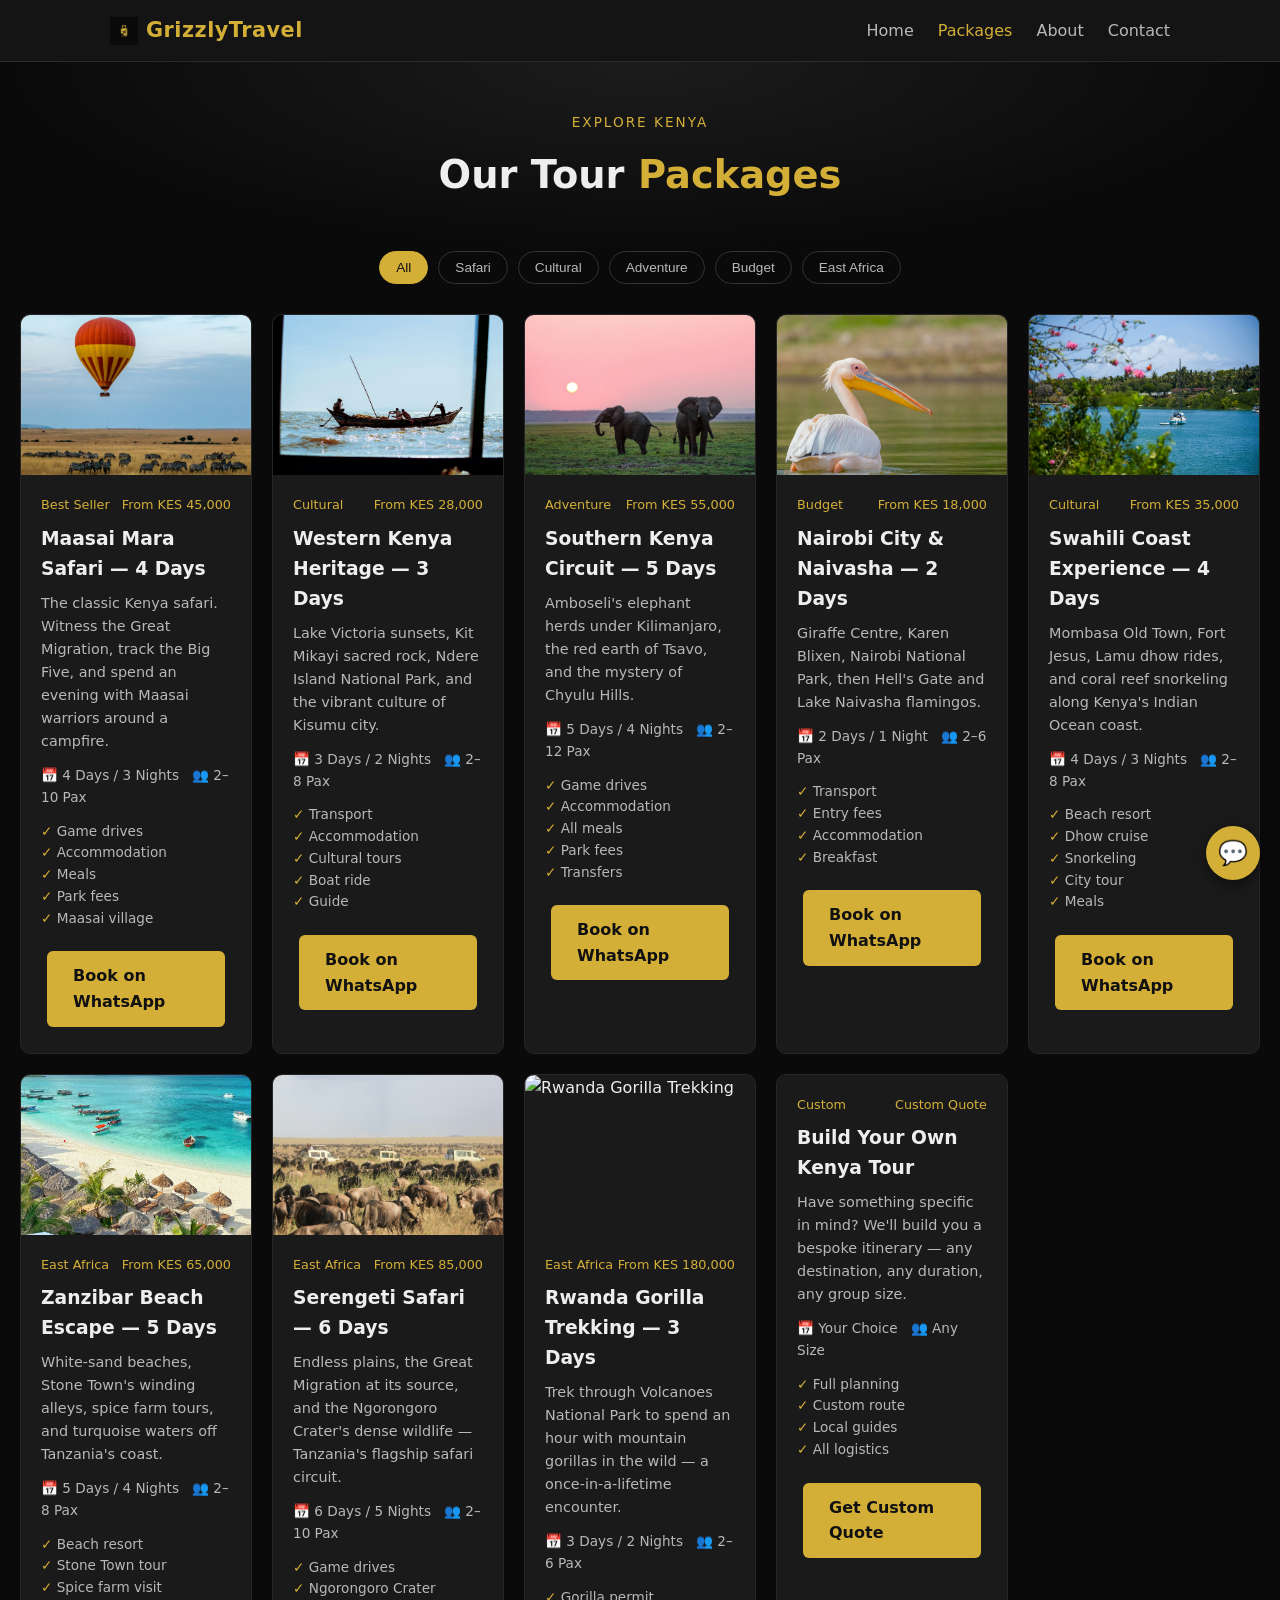
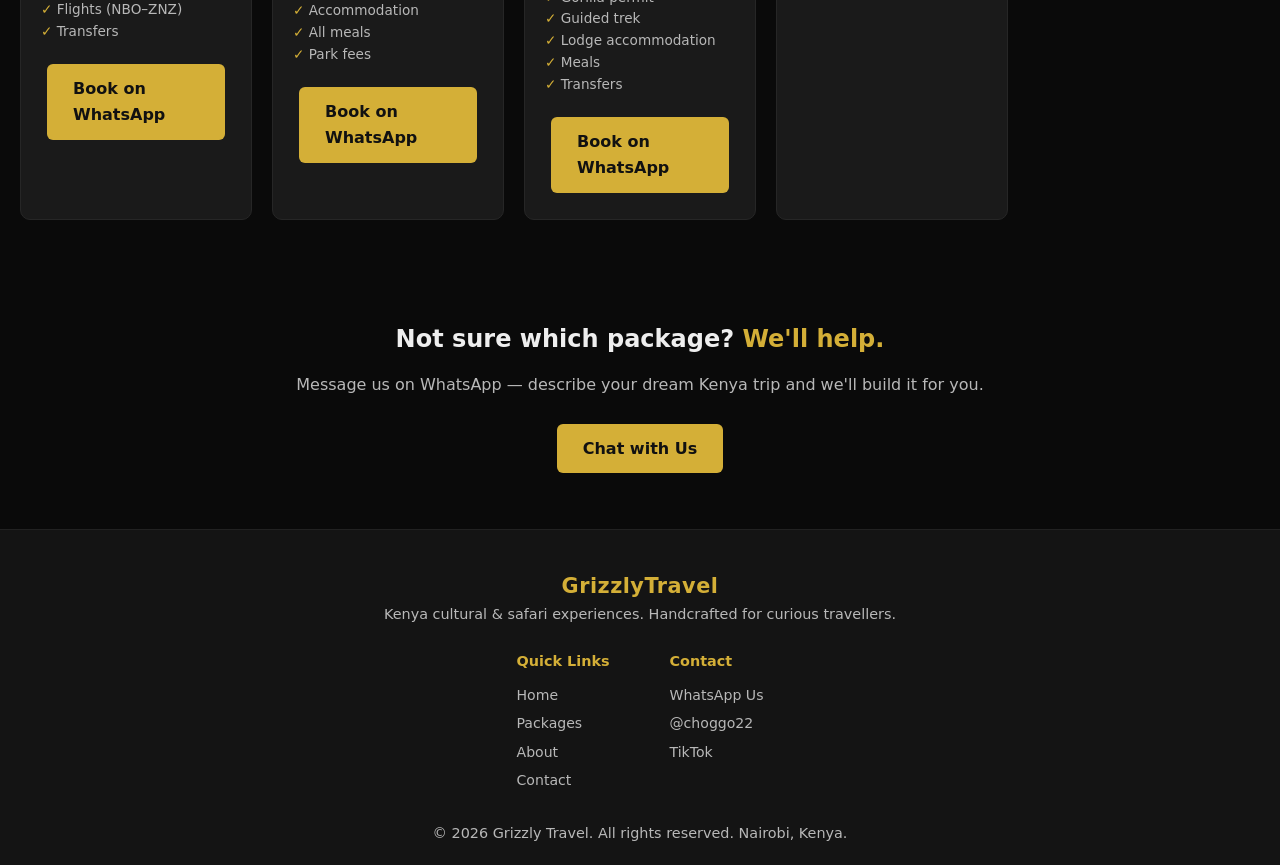
==== commit 90c986a8: "Rename packages-2.html to packages.html" ====
--- a/packages.html
+++ b/packages.html
@@ -40,7 +40,7 @@
   <div class="grid" id="pkg-grid">
 
     <div class="pkg-card" data-cat="safari">
-      <img src="images/maasai-mara.jpg" alt="Maasai Mara Safari — 4 Days" style="width:100%;height:160px;object-fit:cover;">
+      <img src="maasai-mara.jpg" alt="Maasai Mara Safari — 4 Days" style="width:100%;height:160px;object-fit:cover;">
       <div class="pkg-body">
         <div class="pkg-tags"><span>Best Seller</span><span>From KES 45,000</span></div>
         <h3>Maasai Mara Safari — 4 Days</h3>
@@ -54,7 +54,7 @@
     </div>
 
     <div class="pkg-card" data-cat="cultural">
-      <img src="images/western-kenya.jpg" alt="Western Kenya Heritage — 3 Days" style="width:100%;height:160px;object-fit:cover;">
+      <img src="western-kenya.jpg" alt="Western Kenya Heritage — 3 Days" style="width:100%;height:160px;object-fit:cover;">
       <div class="pkg-body">
         <div class="pkg-tags"><span>Cultural</span><span>From KES 28,000</span></div>
         <h3>Western Kenya Heritage — 3 Days</h3>
@@ -68,7 +68,7 @@
     </div>
 
     <div class="pkg-card" data-cat="adventure">
-      <img src="images/southern-circuit.jpg" alt="Southern Kenya Circuit — 5 Days" style="width:100%;height:160px;object-fit:cover;">
+      <img src="southern-circuit.jpg" alt="Southern Kenya Circuit — 5 Days" style="width:100%;height:160px;object-fit:cover;">
       <div class="pkg-body">
         <div class="pkg-tags"><span>Adventure</span><span>From KES 55,000</span></div>
         <h3>Southern Kenya Circuit — 5 Days</h3>
@@ -82,7 +82,7 @@
     </div>
 
     <div class="pkg-card" data-cat="budget">
-      <img src="images/nairobi-naivasha.jpg" alt="Nairobi City &amp; Naivasha — 2 Days" style="width:100%;height:160px;object-fit:cover;">
+      <img src="nairobi-naivasha.jpg" alt="Nairobi City &amp; Naivasha — 2 Days" style="width:100%;height:160px;object-fit:cover;">
       <div class="pkg-body">
         <div class="pkg-tags"><span>Budget</span><span>From KES 18,000</span></div>
         <h3>Nairobi City &amp; Naivasha — 2 Days</h3>
@@ -96,7 +96,7 @@
     </div>
 
     <div class="pkg-card" data-cat="cultural">
-      <img src="images/swahili-coast.jpg" alt="Swahili Coast Experience — 4 Days" style="width:100%;height:160px;object-fit:cover;">
+      <img src="swahili-coast.jpg" alt="Swahili Coast Experience — 4 Days" style="width:100%;height:160px;object-fit:cover;">
       <div class="pkg-body">
         <div class="pkg-tags"><span>Cultural</span><span>From KES 35,000</span></div>
         <h3>Swahili Coast Experience — 4 Days</h3>
@@ -110,7 +110,7 @@
     </div>
 
     <div class="pkg-card" data-cat="east-africa">
-      <img src="images/zanzibar.jpg" alt="Zanzibar Beach Escape" style="width:100%;height:160px;object-fit:cover;">
+      <img src="zanzibar.jpg" alt="Zanzibar Beach Escape" style="width:100%;height:160px;object-fit:cover;">
       <div class="pkg-body">
         <div class="pkg-tags"><span>East Africa</span><span>From KES 65,000</span></div>
         <h3>Zanzibar Beach Escape — 5 Days</h3>
@@ -124,7 +124,7 @@
     </div>
 
     <div class="pkg-card" data-cat="east-africa">
-      <img src="images/serengeti.jpg" alt="Serengeti Safari" style="width:100%;height:160px;object-fit:cover;">
+      <img src="serengeti.jpg" alt="Serengeti Safari" style="width:100%;height:160px;object-fit:cover;">
       <div class="pkg-body">
         <div class="pkg-tags"><span>East Africa</span><span>From KES 85,000</span></div>
         <h3>Serengeti Safari — 6 Days</h3>
@@ -138,7 +138,7 @@
     </div>
 
     <div class="pkg-card" data-cat="east-africa">
-      <img src="images/gorilla-trekking.jpg" alt="Rwanda Gorilla Trekking" style="width:100%;height:160px;object-fit:cover;">
+      <img src="gorilla-trekking.jpg" alt="Rwanda Gorilla Trekking" style="width:100%;height:160px;object-fit:cover;">
       <div class="pkg-body">
         <div class="pkg-tags"><span>East Africa</span><span>From KES 180,000</span></div>
         <h3>Rwanda Gorilla Trekking — 3 Days</h3>
--- a/styles.css
+++ b/styles.css
@@ -0,0 +1,169 @@
+:root {
+  --gold: #d4af37;
+  --gold-light: #f1d675;
+  --black: #0a0a0a;
+  --black-soft: #141414;
+  --grey: #b8b8b8;
+  --card: #1a1a1a;
+}
+
+* { box-sizing: border-box; margin: 0; padding: 0; }
+
+body {
+  background: var(--black);
+  color: #eee;
+  font-family: 'Segoe UI', system-ui, sans-serif;
+  line-height: 1.6;
+}
+
+a { color: inherit; text-decoration: none; }
+img { max-width: 100%; display: block; }
+em { color: var(--gold); font-style: normal; }
+
+.container { max-width: 1100px; margin: 0 auto; padding: 0 20px; }
+
+/* NAV */
+header.site-header {
+  background: var(--black-soft);
+  border-bottom: 1px solid #2a2a2a;
+  position: sticky;
+  top: 0;
+  z-index: 50;
+}
+nav {
+  display: flex;
+  align-items: center;
+  justify-content: space-between;
+  max-width: 1100px;
+  margin: 0 auto;
+  padding: 14px 20px;
+}
+.logo { font-weight: 700; font-size: 1.3rem; color: var(--gold); letter-spacing: 0.5px; }
+.nav-links { display: flex; gap: 24px; list-style: none; }
+.nav-links a { color: var(--grey); font-weight: 500; }
+.nav-links a.active, .nav-links a:hover { color: var(--gold); }
+
+/* HERO */
+.hero {
+  text-align: center;
+  padding: 70px 20px 50px;
+  background: radial-gradient(ellipse at top, #1c1c1c 0%, var(--black) 70%);
+}
+.eyebrow { color: var(--gold); text-transform: uppercase; letter-spacing: 2px; font-size: 0.85rem; margin-bottom: 10px; }
+.hero h1 { font-size: 2.4rem; margin-bottom: 16px; }
+.hero p { color: var(--grey); max-width: 560px; margin: 0 auto 28px; }
+
+.btn {
+  display: inline-block;
+  padding: 12px 26px;
+  border-radius: 6px;
+  font-weight: 600;
+  margin: 6px;
+}
+.btn-gold { background: var(--gold); color: #111; }
+.btn-outline { border: 1px solid var(--gold); color: var(--gold); }
+
+/* STATS */
+.stats {
+  display: flex;
+  justify-content: center;
+  gap: 40px;
+  flex-wrap: wrap;
+  padding: 30px 20px;
+  border-top: 1px solid #222;
+  border-bottom: 1px solid #222;
+}
+.stat b { display: block; color: var(--gold); font-size: 1.4rem; }
+.stat span { color: var(--grey); font-size: 0.85rem; }
+
+/* SECTIONS */
+section { padding: 50px 20px; }
+.section-title { text-align: center; margin-bottom: 36px; }
+.section-title h2 { font-size: 1.8rem; margin-top: 6px; }
+
+.grid { display: grid; grid-template-columns: repeat(auto-fit, minmax(230px, 1fr)); gap: 20px; }
+
+.card {
+  background: var(--card);
+  border: 1px solid #262626;
+  border-radius: 10px;
+  padding: 22px;
+}
+.card .icon { font-size: 1.6rem; margin-bottom: 10px; }
+.card h3 { color: var(--gold-light); margin-bottom: 8px; font-size: 1.05rem; }
+.card p { color: var(--grey); font-size: 0.92rem; }
+
+/* PACKAGE CARDS */
+.pkg-card {
+  background: var(--card);
+  border: 1px solid #262626;
+  border-radius: 10px;
+  overflow: hidden;
+  display: flex;
+  flex-direction: column;
+}
+.pkg-card .pkg-body { padding: 20px; flex: 1; display: flex; flex-direction: column; }
+.pkg-tags { display: flex; justify-content: space-between; font-size: 0.8rem; color: var(--gold); margin-bottom: 8px; }
+.pkg-card h3 { margin-bottom: 8px; }
+.pkg-card p.desc { color: var(--grey); font-size: 0.9rem; margin-bottom: 12px; }
+.pkg-meta { font-size: 0.85rem; color: var(--grey); margin-bottom: 12px; }
+.pkg-includes { list-style: none; font-size: 0.85rem; color: var(--grey); margin-bottom: 16px; }
+.pkg-includes li:before { content: "✓ "; color: var(--gold); }
+
+.filters { display: flex; gap: 10px; justify-content: center; flex-wrap: wrap; margin-bottom: 30px; }
+.filters button {
+  background: transparent; border: 1px solid #333; color: var(--grey);
+  padding: 8px 16px; border-radius: 20px; cursor: pointer; font-size: 0.85rem;
+}
+.filters button.active { background: var(--gold); color: #111; border-color: var(--gold); }
+
+/* CONTACT */
+.contact-grid { display: grid; grid-template-columns: repeat(auto-fit, minmax(200px, 1fr)); gap: 18px; margin: 30px 0; }
+.contact-item { background: var(--card); border-radius: 10px; padding: 20px; text-align: center; }
+.contact-item .icon { font-size: 1.6rem; margin-bottom: 8px; }
+
+select, .whatsapp-select {
+  width: 100%; padding: 12px; border-radius: 6px; background: #111;
+  border: 1px solid #333; color: #eee; margin-bottom: 16px;
+}
+
+.faq-item { border-bottom: 1px solid #222; padding: 16px 0; }
+.faq-item h4 { color: var(--gold-light); margin-bottom: 6px; }
+.faq-item p { color: var(--grey); font-size: 0.92rem; }
+
+/* TESTIMONIAL */
+.testimonial {
+  max-width: 640px; margin: 0 auto; text-align: center;
+  font-style: italic; color: var(--grey); font-size: 1.05rem;
+}
+.testimonial cite { display: block; margin-top: 14px; color: var(--gold); font-style: normal; }
+
+/* FOOTER */
+footer {
+  background: var(--black-soft);
+  border-top: 1px solid #222;
+  padding: 40px 20px 20px;
+  text-align: center;
+  color: var(--grey);
+  font-size: 0.9rem;
+}
+footer .footer-cols { display: flex; justify-content: center; gap: 60px; flex-wrap: wrap; margin: 24px 0; text-align: left; }
+footer .footer-cols h4 { color: var(--gold); margin-bottom: 10px; font-size: 0.9rem; }
+footer .footer-cols a { display: block; color: var(--grey); margin-bottom: 6px; font-size: 0.88rem; }
+footer .socials { margin: 16px 0; }
+footer .socials a { display: inline-block; margin: 0 8px; color: var(--gold); }
+
+/* WHATSAPP FLOAT */
+.wa-float {
+  position: fixed; bottom: 20px; right: 20px;
+  background: var(--gold); color: #111;
+  width: 54px; height: 54px; border-radius: 50%;
+  display: flex; align-items: center; justify-content: center;
+  font-size: 1.5rem; box-shadow: 0 4px 14px rgba(0,0,0,0.5);
+  z-index: 100;
+}
+
+@media (max-width: 640px) {
+  .nav-links { gap: 14px; font-size: 0.85rem; }
+  .hero h1 { font-size: 1.8rem; }
+}
